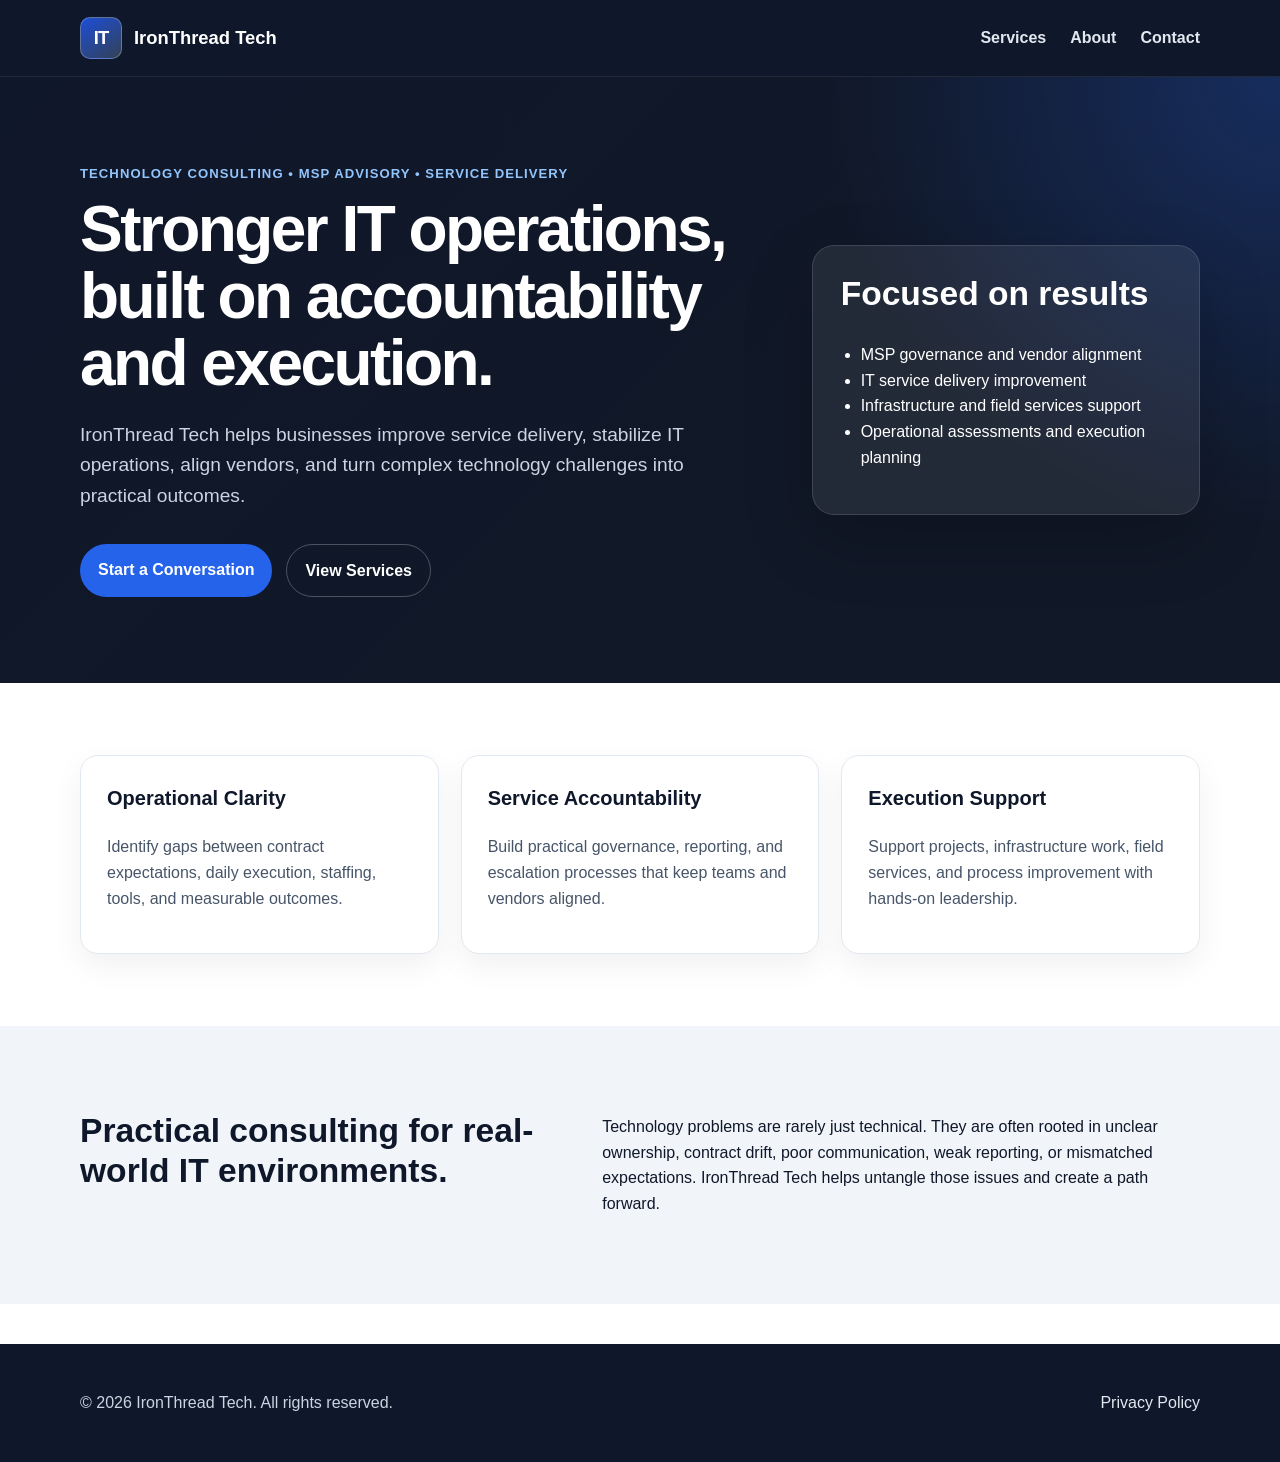
==== index.html @ 78b42ded "Add files via upload" ====
<!DOCTYPE html>
<html lang="en">
<head>
  <meta charset="UTF-8" />
  <meta name="viewport" content="width=device-width, initial-scale=1.0" />
  <title>IronThread Tech | IT Consulting & Service Delivery Advisory</title>
  <meta name="description" content="IronThread Tech helps organizations strengthen IT service delivery, MSP governance, infrastructure operations, and technology execution." />
  <link rel="stylesheet" href="styles.css" />
</head>
<body>
  <header class="site-header">
    <div class="container nav">
      <a class="brand" href="index.html">
        <span class="brand-mark">IT</span>
        <span>IronThread Tech</span>
      </a>
      <nav>
        <a href="services.html">Services</a>
        <a href="about.html">About</a>
        <a href="contact.html">Contact</a>
      </nav>
    </div>
  </header>

  <main>
    <section class="hero">
      <div class="container hero-grid">
        <div>
          <p class="eyebrow">Technology Consulting • MSP Advisory • Service Delivery</p>
          <h1>Stronger IT operations, built on accountability and execution.</h1>
          <p class="hero-text">
            IronThread Tech helps businesses improve service delivery, stabilize IT operations,
            align vendors, and turn complex technology challenges into practical outcomes.
          </p>
          <div class="cta-row">
            <a class="button primary" href="contact.html">Start a Conversation</a>
            <a class="button secondary" href="services.html">View Services</a>
          </div>
        </div>
        <div class="hero-card">
          <h2>Focused on results</h2>
          <ul>
            <li>MSP governance and vendor alignment</li>
            <li>IT service delivery improvement</li>
            <li>Infrastructure and field services support</li>
            <li>Operational assessments and execution planning</li>
          </ul>
        </div>
      </div>
    </section>

    <section class="section">
      <div class="container three-col">
        <div class="card">
          <h3>Operational Clarity</h3>
          <p>Identify gaps between contract expectations, daily execution, staffing, tools, and measurable outcomes.</p>
        </div>
        <div class="card">
          <h3>Service Accountability</h3>
          <p>Build practical governance, reporting, and escalation processes that keep teams and vendors aligned.</p>
        </div>
        <div class="card">
          <h3>Execution Support</h3>
          <p>Support projects, infrastructure work, field services, and process improvement with hands-on leadership.</p>
        </div>
      </div>
    </section>

    <section class="section dark-band">
      <div class="container split">
        <div>
          <h2>Practical consulting for real-world IT environments.</h2>
        </div>
        <div>
          <p>
            Technology problems are rarely just technical. They are often rooted in unclear ownership,
            contract drift, poor communication, weak reporting, or mismatched expectations.
            IronThread Tech helps untangle those issues and create a path forward.
          </p>
        </div>
      </div>
    </section>
  </main>

  <footer class="site-footer">
    <div class="container footer-grid">
      <p>&copy; <span id="year"></span> IronThread Tech. All rights reserved.</p>
      <p><a href="privacy.html">Privacy Policy</a></p>
    </div>
  </footer>
  <script src="script.js"></script>
</body>
</html>
---- styles.css ----
:root {
  --bg: #0f172a;
  --panel: #111827;
  --text: #0f172a;
  --muted: #475569;
  --light: #f8fafc;
  --line: #e2e8f0;
  --blue: #2563eb;
  --blue-dark: #1d4ed8;
  --silver: #cbd5e1;
}

* {
  box-sizing: border-box;
}

body {
  margin: 0;
  font-family: Arial, Helvetica, sans-serif;
  color: var(--text);
  background: #ffffff;
  line-height: 1.6;
}

a {
  color: var(--blue);
  text-decoration: none;
}

a:hover {
  text-decoration: underline;
}

.container {
  width: min(1120px, calc(100% - 40px));
  margin: 0 auto;
}

.site-header {
  background: var(--bg);
  color: white;
  border-bottom: 1px solid rgba(255,255,255,.08);
}

.nav {
  min-height: 76px;
  display: flex;
  align-items: center;
  justify-content: space-between;
  gap: 24px;
}

.brand {
  display: flex;
  align-items: center;
  gap: 12px;
  color: white;
  font-weight: 700;
  font-size: 1.15rem;
}

.brand:hover {
  text-decoration: none;
}

.brand-mark {
  display: inline-grid;
  place-items: center;
  width: 42px;
  height: 42px;
  border: 1px solid rgba(255,255,255,.25);
  background: linear-gradient(145deg, #1d4ed8, #334155);
  border-radius: 10px;
  font-weight: 800;
  letter-spacing: -1px;
}

nav {
  display: flex;
  gap: 24px;
  flex-wrap: wrap;
}

nav a {
  color: #e2e8f0;
  font-weight: 600;
}

.hero {
  background:
    radial-gradient(circle at top right, rgba(37, 99, 235, .28), transparent 32%),
    linear-gradient(135deg, #0f172a 0%, #111827 70%);
  color: white;
  padding: 86px 0;
}

.hero-grid {
  display: grid;
  grid-template-columns: 1.4fr .8fr;
  gap: 52px;
  align-items: center;
}

.eyebrow {
  color: var(--blue);
  font-weight: 800;
  text-transform: uppercase;
  letter-spacing: .08em;
  font-size: .82rem;
  margin: 0 0 12px;
}

.hero .eyebrow {
  color: #93c5fd;
}

h1 {
  font-size: clamp(2.2rem, 5vw, 4.4rem);
  line-height: 1.05;
  margin: 0 0 22px;
  letter-spacing: -0.04em;
}

h2 {
  font-size: clamp(1.4rem, 3vw, 2.1rem);
  line-height: 1.2;
  margin-top: 0;
}

h3 {
  margin-top: 0;
  font-size: 1.25rem;
}

.hero-text,
.lead {
  font-size: 1.2rem;
  color: #cbd5e1;
  max-width: 720px;
}

.page .lead {
  color: var(--muted);
}

.cta-row {
  display: flex;
  gap: 14px;
  flex-wrap: wrap;
  margin-top: 32px;
}

.button {
  display: inline-block;
  padding: 13px 18px;
  border-radius: 999px;
  font-weight: 800;
}

.button.primary {
  background: var(--blue);
  color: white;
}

.button.primary:hover {
  background: var(--blue-dark);
  text-decoration: none;
}

.button.secondary {
  color: white;
  border: 1px solid rgba(255,255,255,.25);
}

.button.secondary:hover {
  background: rgba(255,255,255,.08);
  text-decoration: none;
}

.hero-card {
  background: rgba(255,255,255,.08);
  border: 1px solid rgba(255,255,255,.12);
  border-radius: 22px;
  padding: 28px;
  box-shadow: 0 24px 70px rgba(0,0,0,.2);
}

.hero-card ul,
.highlight ul {
  padding-left: 20px;
}

.section {
  padding: 72px 0;
}

.three-col {
  display: grid;
  grid-template-columns: repeat(3, 1fr);
  gap: 22px;
}

.card,
.service-item,
.contact-card,
.highlight {
  border: 1px solid var(--line);
  border-radius: 18px;
  padding: 26px;
  background: white;
  box-shadow: 0 12px 32px rgba(15,23,42,.06);
}

.card p,
.service-item p {
  color: var(--muted);
}

.dark-band {
  background: #f1f5f9;
}

.split {
  display: grid;
  grid-template-columns: .8fr 1fr;
  gap: 44px;
  align-items: center;
}

.page {
  padding: 72px 0;
}

.narrow {
  max-width: 850px;
}

.service-list {
  display: grid;
  gap: 18px;
  margin-top: 36px;
}

.contact-card {
  margin: 32px 0;
}

.small-note {
  color: var(--muted);
  font-size: .95rem;
}

.site-footer {
  background: var(--bg);
  color: #cbd5e1;
  padding: 30px 0;
  margin-top: 40px;
}

.footer-grid {
  display: flex;
  justify-content: space-between;
  gap: 20px;
  flex-wrap: wrap;
}

.site-footer a {
  color: #e2e8f0;
}

@media (max-width: 800px) {
  .nav {
    align-items: flex-start;
    flex-direction: column;
    padding: 18px 0;
  }

  .hero-grid,
  .three-col,
  .split {
    grid-template-columns: 1fr;
  }

  .hero {
    padding: 56px 0;
  }

  .section,
  .page {
    padding: 46px 0;
  }
}
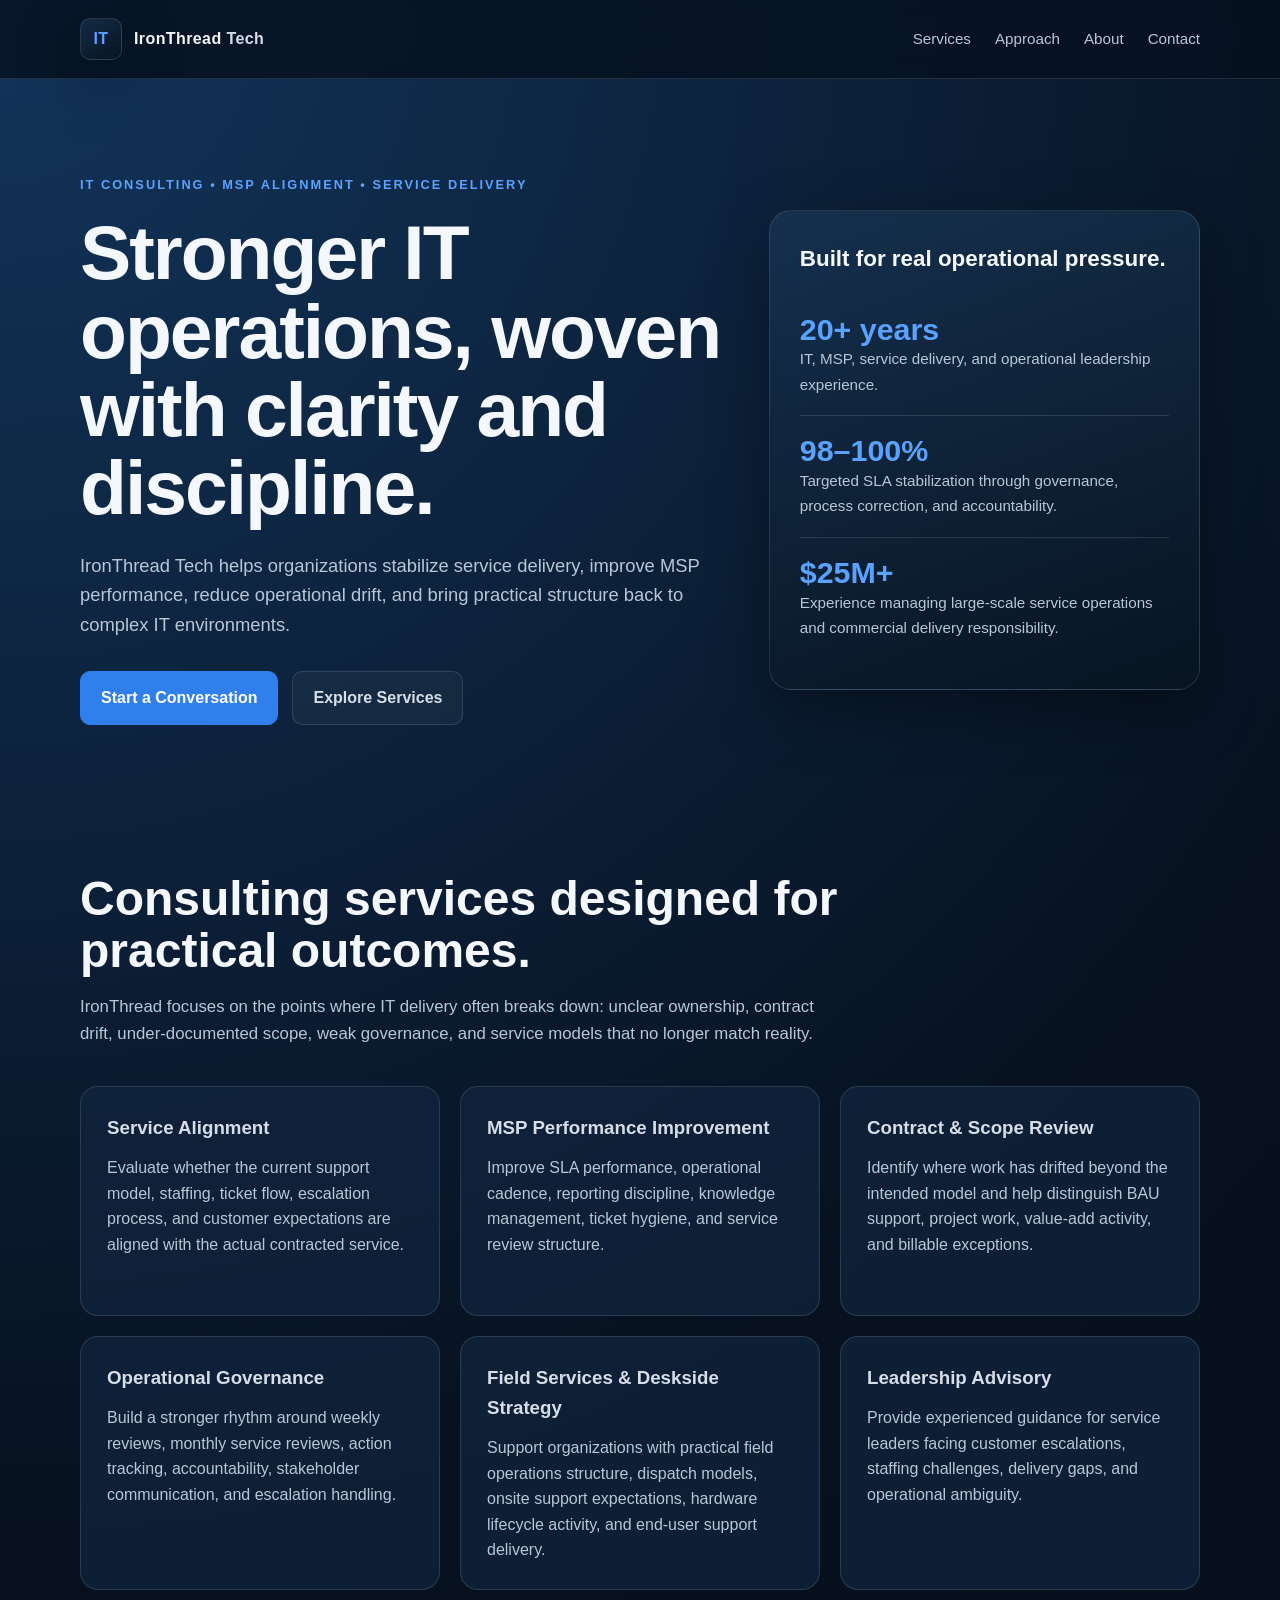
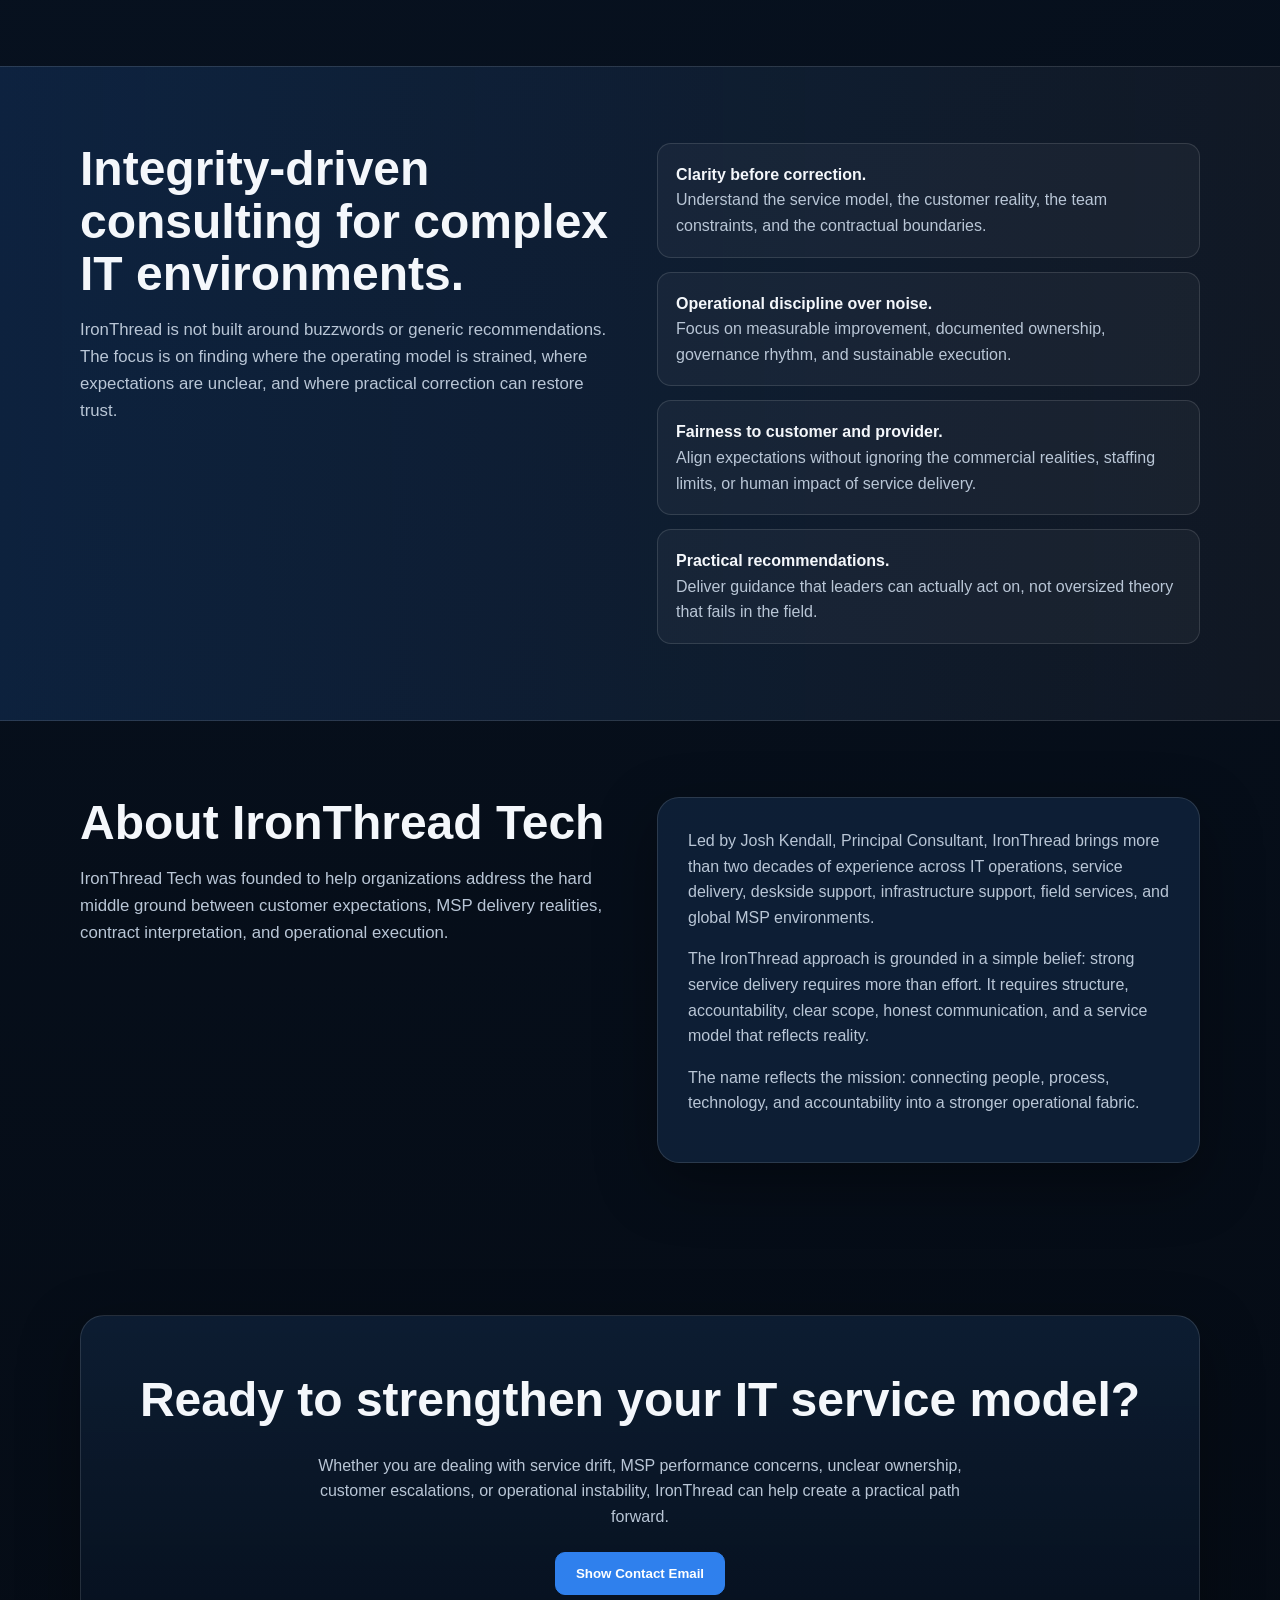
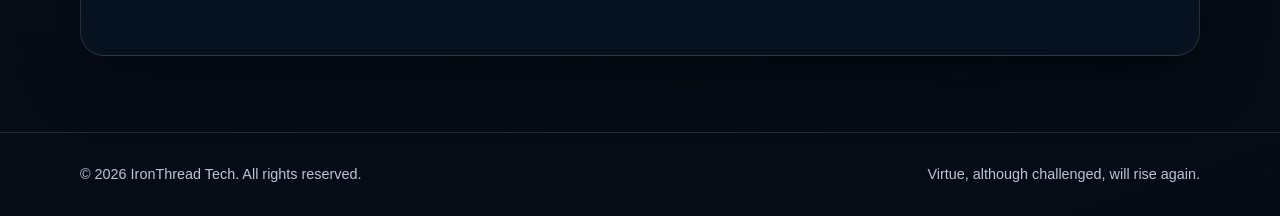
==== commit 4e2ade94: "Add files via upload" ====
--- a/index.html
+++ b/index.html
@@ -3,21 +3,364 @@
 <head>
   <meta charset="UTF-8" />
   <meta name="viewport" content="width=device-width, initial-scale=1.0" />
-  <title>IronThread Tech | IT Consulting & Service Delivery Advisory</title>
-  <meta name="description" content="IronThread Tech helps organizations strengthen IT service delivery, MSP governance, infrastructure operations, and technology execution." />
-  <link rel="stylesheet" href="styles.css" />
+  <title>IronThread Tech | IT Consulting & Service Alignment</title>
+  <meta name="description" content="IronThread Tech helps organizations stabilize IT operations, align service delivery, reduce contract drift, and improve MSP performance through practical consulting and operational leadership." />
+
+  <style>
+    :root {
+      --bg: #07111f;
+      --bg-soft: #0d1b2e;
+      --panel: #10243d;
+      --panel-light: #16314f;
+      --text: #f4f7fb;
+      --muted: #b9c6d6;
+      --blue: #2f80ed;
+      --blue-light: #5aa2ff;
+      --silver: #d7dde6;
+      --border: rgba(255, 255, 255, 0.12);
+      --shadow: 0 20px 60px rgba(0, 0, 0, 0.35);
+    }
+
+    * {
+      box-sizing: border-box;
+      margin: 0;
+      padding: 0;
+    }
+
+    body {
+      font-family: Arial, Helvetica, sans-serif;
+      background: radial-gradient(circle at top left, #12345a 0, #07111f 42%, #050b14 100%);
+      color: var(--text);
+      line-height: 1.6;
+    }
+
+    a {
+      color: inherit;
+      text-decoration: none;
+    }
+
+    .container {
+      width: min(1120px, 92%);
+      margin: 0 auto;
+    }
+
+    header {
+      position: sticky;
+      top: 0;
+      z-index: 10;
+      backdrop-filter: blur(14px);
+      background: rgba(7, 17, 31, 0.84);
+      border-bottom: 1px solid var(--border);
+    }
+
+    .nav {
+      display: flex;
+      align-items: center;
+      justify-content: space-between;
+      padding: 18px 0;
+    }
+
+    .brand {
+      display: flex;
+      align-items: center;
+      gap: 12px;
+      font-weight: 700;
+      letter-spacing: 0.4px;
+    }
+
+    .brand-mark {
+      width: 42px;
+      height: 42px;
+      border: 1px solid var(--border);
+      border-radius: 10px;
+      display: grid;
+      place-items: center;
+      background: linear-gradient(145deg, #132b47, #081421);
+      box-shadow: var(--shadow);
+      color: var(--blue-light);
+      font-weight: 800;
+    }
+
+    .brand span {
+      color: var(--silver);
+    }
+
+    nav ul {
+      display: flex;
+      list-style: none;
+      gap: 24px;
+      color: var(--muted);
+      font-size: 0.95rem;
+    }
+
+    nav a:hover {
+      color: var(--text);
+    }
+
+    .hero {
+      padding: 96px 0 72px;
+    }
+
+    .hero-grid {
+      display: grid;
+      grid-template-columns: 1.2fr 0.8fr;
+      gap: 42px;
+      align-items: center;
+    }
+
+    .eyebrow {
+      color: var(--blue-light);
+      text-transform: uppercase;
+      letter-spacing: 2px;
+      font-size: 0.8rem;
+      font-weight: 700;
+      margin-bottom: 18px;
+    }
+
+    h1 {
+      font-size: clamp(2.5rem, 6vw, 5rem);
+      line-height: 1.02;
+      margin-bottom: 24px;
+      letter-spacing: -2px;
+    }
+
+    .hero p {
+      color: var(--muted);
+      font-size: 1.15rem;
+      max-width: 680px;
+      margin-bottom: 32px;
+    }
+
+    .hero-actions {
+      display: flex;
+      flex-wrap: wrap;
+      gap: 14px;
+    }
+
+    .btn {
+      display: inline-flex;
+      align-items: center;
+      justify-content: center;
+      padding: 13px 20px;
+      border-radius: 10px;
+      font-weight: 700;
+      border: 1px solid var(--border);
+      transition: 0.2s ease;
+      cursor: pointer;
+    }
+
+    .btn-primary {
+      background: var(--blue);
+      color: white;
+      border-color: var(--blue);
+    }
+
+    .btn-primary:hover {
+      background: var(--blue-light);
+    }
+
+    .btn-secondary {
+      color: var(--silver);
+      background: rgba(255, 255, 255, 0.04);
+    }
+
+    .btn-secondary:hover {
+      background: rgba(255, 255, 255, 0.08);
+    }
+
+    .hero-card {
+      background: linear-gradient(160deg, rgba(22, 49, 79, 0.95), rgba(8, 20, 33, 0.95));
+      border: 1px solid var(--border);
+      border-radius: 22px;
+      padding: 30px;
+      box-shadow: var(--shadow);
+    }
+
+    .hero-card h2 {
+      font-size: 1.4rem;
+      margin-bottom: 18px;
+    }
+
+    .metric {
+      padding: 18px 0;
+      border-top: 1px solid var(--border);
+    }
+
+    .metric:first-of-type {
+      border-top: none;
+    }
+
+    .metric strong {
+      display: block;
+      font-size: 1.9rem;
+      color: var(--blue-light);
+      line-height: 1.1;
+    }
+
+    .metric span {
+      color: var(--muted);
+      font-size: 0.95rem;
+    }
+
+    section {
+      padding: 76px 0;
+    }
+
+    .section-heading {
+      max-width: 760px;
+      margin-bottom: 38px;
+    }
+
+    .section-heading h2 {
+      font-size: clamp(2rem, 4vw, 3rem);
+      line-height: 1.1;
+      margin-bottom: 16px;
+    }
+
+    .section-heading p {
+      color: var(--muted);
+      font-size: 1.05rem;
+    }
+
+    .cards {
+      display: grid;
+      grid-template-columns: repeat(3, 1fr);
+      gap: 20px;
+    }
+
+    .card {
+      background: rgba(16, 36, 61, 0.78);
+      border: 1px solid var(--border);
+      border-radius: 18px;
+      padding: 26px;
+      min-height: 230px;
+    }
+
+    .card h3 {
+      margin-bottom: 12px;
+      color: var(--silver);
+    }
+
+    .card p {
+      color: var(--muted);
+    }
+
+    .band {
+      background: linear-gradient(90deg, rgba(47, 128, 237, 0.16), rgba(255, 255, 255, 0.04));
+      border-top: 1px solid var(--border);
+      border-bottom: 1px solid var(--border);
+    }
+
+    .two-column {
+      display: grid;
+      grid-template-columns: 1fr 1fr;
+      gap: 34px;
+      align-items: start;
+    }
+
+    .list {
+      display: grid;
+      gap: 14px;
+    }
+
+    .list-item {
+      padding: 18px;
+      background: rgba(255, 255, 255, 0.04);
+      border: 1px solid var(--border);
+      border-radius: 14px;
+      color: var(--muted);
+    }
+
+    .list-item strong {
+      color: var(--text);
+    }
+
+    .about-panel {
+      background: rgba(16, 36, 61, 0.8);
+      border: 1px solid var(--border);
+      border-radius: 22px;
+      padding: 30px;
+      box-shadow: var(--shadow);
+    }
+
+    .about-panel p {
+      color: var(--muted);
+      margin-bottom: 16px;
+    }
+
+    .contact {
+      text-align: center;
+      background: linear-gradient(180deg, rgba(16, 36, 61, 0.7), rgba(7, 17, 31, 0.9));
+      border: 1px solid var(--border);
+      border-radius: 24px;
+      padding: 46px 28px;
+      box-shadow: var(--shadow);
+    }
+
+    .contact h2 {
+      font-size: clamp(2rem, 4vw, 3rem);
+      margin-bottom: 14px;
+    }
+
+    .contact p {
+      color: var(--muted);
+      max-width: 680px;
+      margin: 0 auto 22px;
+    }
+
+    .contact-note {
+      color: var(--muted);
+      font-size: 0.95rem;
+      margin-top: 14px;
+    }
+
+    footer {
+      padding: 30px 0;
+      color: var(--muted);
+      border-top: 1px solid var(--border);
+      font-size: 0.9rem;
+    }
+
+    .footer-inner {
+      display: flex;
+      justify-content: space-between;
+      gap: 20px;
+      flex-wrap: wrap;
+    }
+
+    @media (max-width: 860px) {
+      nav ul {
+        display: none;
+      }
+
+      .hero-grid,
+      .two-column,
+      .cards {
+        grid-template-columns: 1fr;
+      }
+
+      .hero {
+        padding-top: 72px;
+      }
+    }
+  </style>
 </head>
+
 <body>
-  <header class="site-header">
+  <header>
     <div class="container nav">
-      <a class="brand" href="index.html">
-        <span class="brand-mark">IT</span>
-        <span>IronThread Tech</span>
+      <a class="brand" href="#">
+        <div class="brand-mark">IT</div>
+        <div>IronThread <span>Tech</span></div>
       </a>
+
       <nav>
-        <a href="services.html">Services</a>
-        <a href="about.html">About</a>
-        <a href="contact.html">Contact</a>
+        <ul>
+          <li><a href="#services">Services</a></li>
+          <li><a href="#approach">Approach</a></li>
+          <li><a href="#about">About</a></li>
+          <li><a href="#contact">Contact</a></li>
+        </ul>
       </nav>
     </div>
   </header>
@@ -26,68 +369,205 @@
     <section class="hero">
       <div class="container hero-grid">
         <div>
-          <p class="eyebrow">Technology Consulting • MSP Advisory • Service Delivery</p>
-          <h1>Stronger IT operations, built on accountability and execution.</h1>
-          <p class="hero-text">
-            IronThread Tech helps businesses improve service delivery, stabilize IT operations,
-            align vendors, and turn complex technology challenges into practical outcomes.
-          </p>
-          <div class="cta-row">
-            <a class="button primary" href="contact.html">Start a Conversation</a>
-            <a class="button secondary" href="services.html">View Services</a>
-          </div>
-        </div>
-        <div class="hero-card">
-          <h2>Focused on results</h2>
-          <ul>
-            <li>MSP governance and vendor alignment</li>
-            <li>IT service delivery improvement</li>
-            <li>Infrastructure and field services support</li>
-            <li>Operational assessments and execution planning</li>
-          </ul>
-        </div>
+          <div class="eyebrow">IT Consulting • MSP Alignment • Service Delivery</div>
+          <h1>Stronger IT operations, woven with clarity and discipline.</h1>
+          <p>
+            IronThread Tech helps organizations stabilize service delivery, improve MSP performance,
+            reduce operational drift, and bring practical structure back to complex IT environments.
+          </p>
+
+          <div class="hero-actions">
+            <a class="btn btn-primary" href="#contact">Start a Conversation</a>
+            <a class="btn btn-secondary" href="#services">Explore Services</a>
+          </div>
+        </div>
+
+        <aside class="hero-card">
+          <h2>Built for real operational pressure.</h2>
+
+          <div class="metric">
+            <strong>20+ years</strong>
+            <span>IT, MSP, service delivery, and operational leadership experience.</span>
+          </div>
+
+          <div class="metric">
+            <strong>98–100%</strong>
+            <span>Targeted SLA stabilization through governance, process correction, and accountability.</span>
+          </div>
+
+          <div class="metric">
+            <strong>$25M+</strong>
+            <span>Experience managing large-scale service operations and commercial delivery responsibility.</span>
+          </div>
+        </aside>
       </div>
     </section>
 
-    <section class="section">
-      <div class="container three-col">
-        <div class="card">
-          <h3>Operational Clarity</h3>
-          <p>Identify gaps between contract expectations, daily execution, staffing, tools, and measurable outcomes.</p>
-        </div>
-        <div class="card">
-          <h3>Service Accountability</h3>
-          <p>Build practical governance, reporting, and escalation processes that keep teams and vendors aligned.</p>
-        </div>
-        <div class="card">
-          <h3>Execution Support</h3>
-          <p>Support projects, infrastructure work, field services, and process improvement with hands-on leadership.</p>
+    <section id="services">
+      <div class="container">
+        <div class="section-heading">
+          <h2>Consulting services designed for practical outcomes.</h2>
+          <p>
+            IronThread focuses on the points where IT delivery often breaks down: unclear ownership,
+            contract drift, under-documented scope, weak governance, and service models that no longer match reality.
+          </p>
+        </div>
+
+        <div class="cards">
+          <div class="card">
+            <h3>Service Alignment</h3>
+            <p>
+              Evaluate whether the current support model, staffing, ticket flow, escalation process,
+              and customer expectations are aligned with the actual contracted service.
+            </p>
+          </div>
+
+          <div class="card">
+            <h3>MSP Performance Improvement</h3>
+            <p>
+              Improve SLA performance, operational cadence, reporting discipline, knowledge management,
+              ticket hygiene, and service review structure.
+            </p>
+          </div>
+
+          <div class="card">
+            <h3>Contract & Scope Review</h3>
+            <p>
+              Identify where work has drifted beyond the intended model and help distinguish BAU support,
+              project work, value-add activity, and billable exceptions.
+            </p>
+          </div>
+
+          <div class="card">
+            <h3>Operational Governance</h3>
+            <p>
+              Build a stronger rhythm around weekly reviews, monthly service reviews, action tracking,
+              accountability, stakeholder communication, and escalation handling.
+            </p>
+          </div>
+
+          <div class="card">
+            <h3>Field Services & Deskside Strategy</h3>
+            <p>
+              Support organizations with practical field operations structure, dispatch models,
+              onsite support expectations, hardware lifecycle activity, and end-user support delivery.
+            </p>
+          </div>
+
+          <div class="card">
+            <h3>Leadership Advisory</h3>
+            <p>
+              Provide experienced guidance for service leaders facing customer escalations,
+              staffing challenges, delivery gaps, and operational ambiguity.
+            </p>
+          </div>
         </div>
       </div>
     </section>
 
-    <section class="section dark-band">
-      <div class="container split">
-        <div>
-          <h2>Practical consulting for real-world IT environments.</h2>
-        </div>
-        <div>
-          <p>
-            Technology problems are rarely just technical. They are often rooted in unclear ownership,
-            contract drift, poor communication, weak reporting, or mismatched expectations.
-            IronThread Tech helps untangle those issues and create a path forward.
-          </p>
+    <section id="approach" class="band">
+      <div class="container two-column">
+        <div class="section-heading">
+          <h2>Integrity-driven consulting for complex IT environments.</h2>
+          <p>
+            IronThread is not built around buzzwords or generic recommendations. The focus is on finding
+            where the operating model is strained, where expectations are unclear, and where practical
+            correction can restore trust.
+          </p>
+        </div>
+
+        <div class="list">
+          <div class="list-item">
+            <strong>Clarity before correction.</strong><br />
+            Understand the service model, the customer reality, the team constraints, and the contractual boundaries.
+          </div>
+
+          <div class="list-item">
+            <strong>Operational discipline over noise.</strong><br />
+            Focus on measurable improvement, documented ownership, governance rhythm, and sustainable execution.
+          </div>
+
+          <div class="list-item">
+            <strong>Fairness to customer and provider.</strong><br />
+            Align expectations without ignoring the commercial realities, staffing limits, or human impact of service delivery.
+          </div>
+
+          <div class="list-item">
+            <strong>Practical recommendations.</strong><br />
+            Deliver guidance that leaders can actually act on, not oversized theory that fails in the field.
+          </div>
+        </div>
+      </div>
+    </section>
+
+    <section id="about">
+      <div class="container two-column">
+        <div class="section-heading">
+          <h2>About IronThread Tech</h2>
+          <p>
+            IronThread Tech was founded to help organizations address the hard middle ground between
+            customer expectations, MSP delivery realities, contract interpretation, and operational execution.
+          </p>
+        </div>
+
+        <div class="about-panel">
+          <p>
+            Led by Josh Kendall, Principal Consultant, IronThread brings more than two decades of experience
+            across IT operations, service delivery, deskside support, infrastructure support, field services,
+            and global MSP environments.
+          </p>
+
+          <p>
+            The IronThread approach is grounded in a simple belief: strong service delivery requires more
+            than effort. It requires structure, accountability, clear scope, honest communication, and a
+            service model that reflects reality.
+          </p>
+
+          <p>
+            The name reflects the mission: connecting people, process, technology, and accountability into
+            a stronger operational fabric.
+          </p>
+        </div>
+      </div>
+    </section>
+
+    <section id="contact">
+      <div class="container">
+        <div class="contact">
+          <h2>Ready to strengthen your IT service model?</h2>
+          <p>
+            Whether you are dealing with service drift, MSP performance concerns, unclear ownership,
+            customer escalations, or operational instability, IronThread can help create a practical path forward.
+          </p>
+
+          <button class="btn btn-primary" type="button" id="contactButton">Show Contact Email</button>
+          <div class="contact-note" id="contactEmail" aria-live="polite"></div>
         </div>
       </div>
     </section>
   </main>
 
-  <footer class="site-footer">
-    <div class="container footer-grid">
-      <p>&copy; <span id="year"></span> IronThread Tech. All rights reserved.</p>
-      <p><a href="privacy.html">Privacy Policy</a></p>
+  <footer>
+    <div class="container footer-inner">
+      <div>© 2026 IronThread Tech. All rights reserved.</div>
+      <div>Virtue, although challenged, will rise again.</div>
     </div>
   </footer>
-  <script src="script.js"></script>
+
+  <script>
+    const contactButton = document.getElementById('contactButton');
+    const contactEmail = document.getElementById('contactEmail');
+
+    contactButton.addEventListener('click', function () {
+      const user = ['c', 'o', 'n', 't', 'a', 'c', 't'].join('');
+      const domain = ['i', 'r', 'o', 'n', 't', 'h', 'r', 'e', 'a', 'd', 't', 'e', 'c', 'h'].join('');
+      const tld = ['c', 'o', 'm'].join('');
+      const email = user + '@' + domain + '.' + tld;
+
+      contactEmail.innerHTML = 'Email: <strong>' + email + '</strong>';
+      contactButton.textContent = 'Contact Email Displayed';
+      contactButton.disabled = true;
+    });
+  </script>
 </body>
 </html>
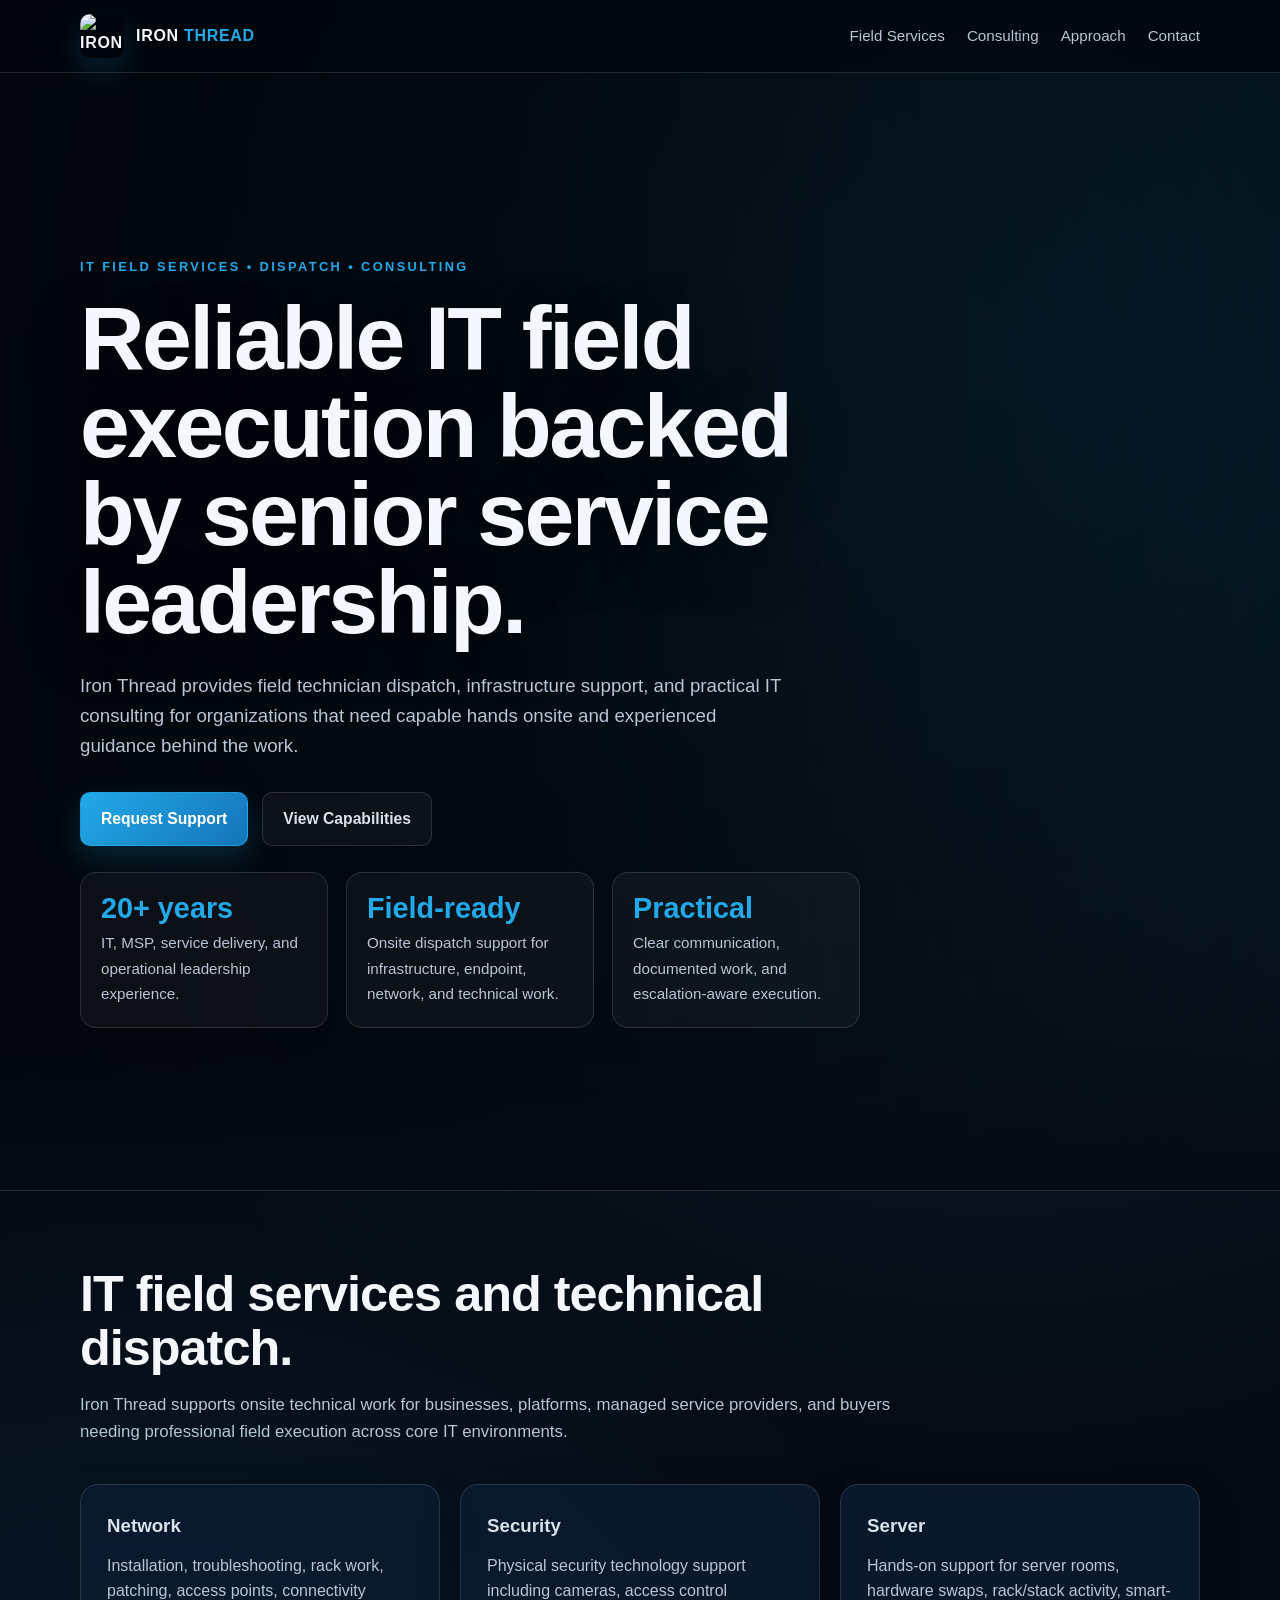
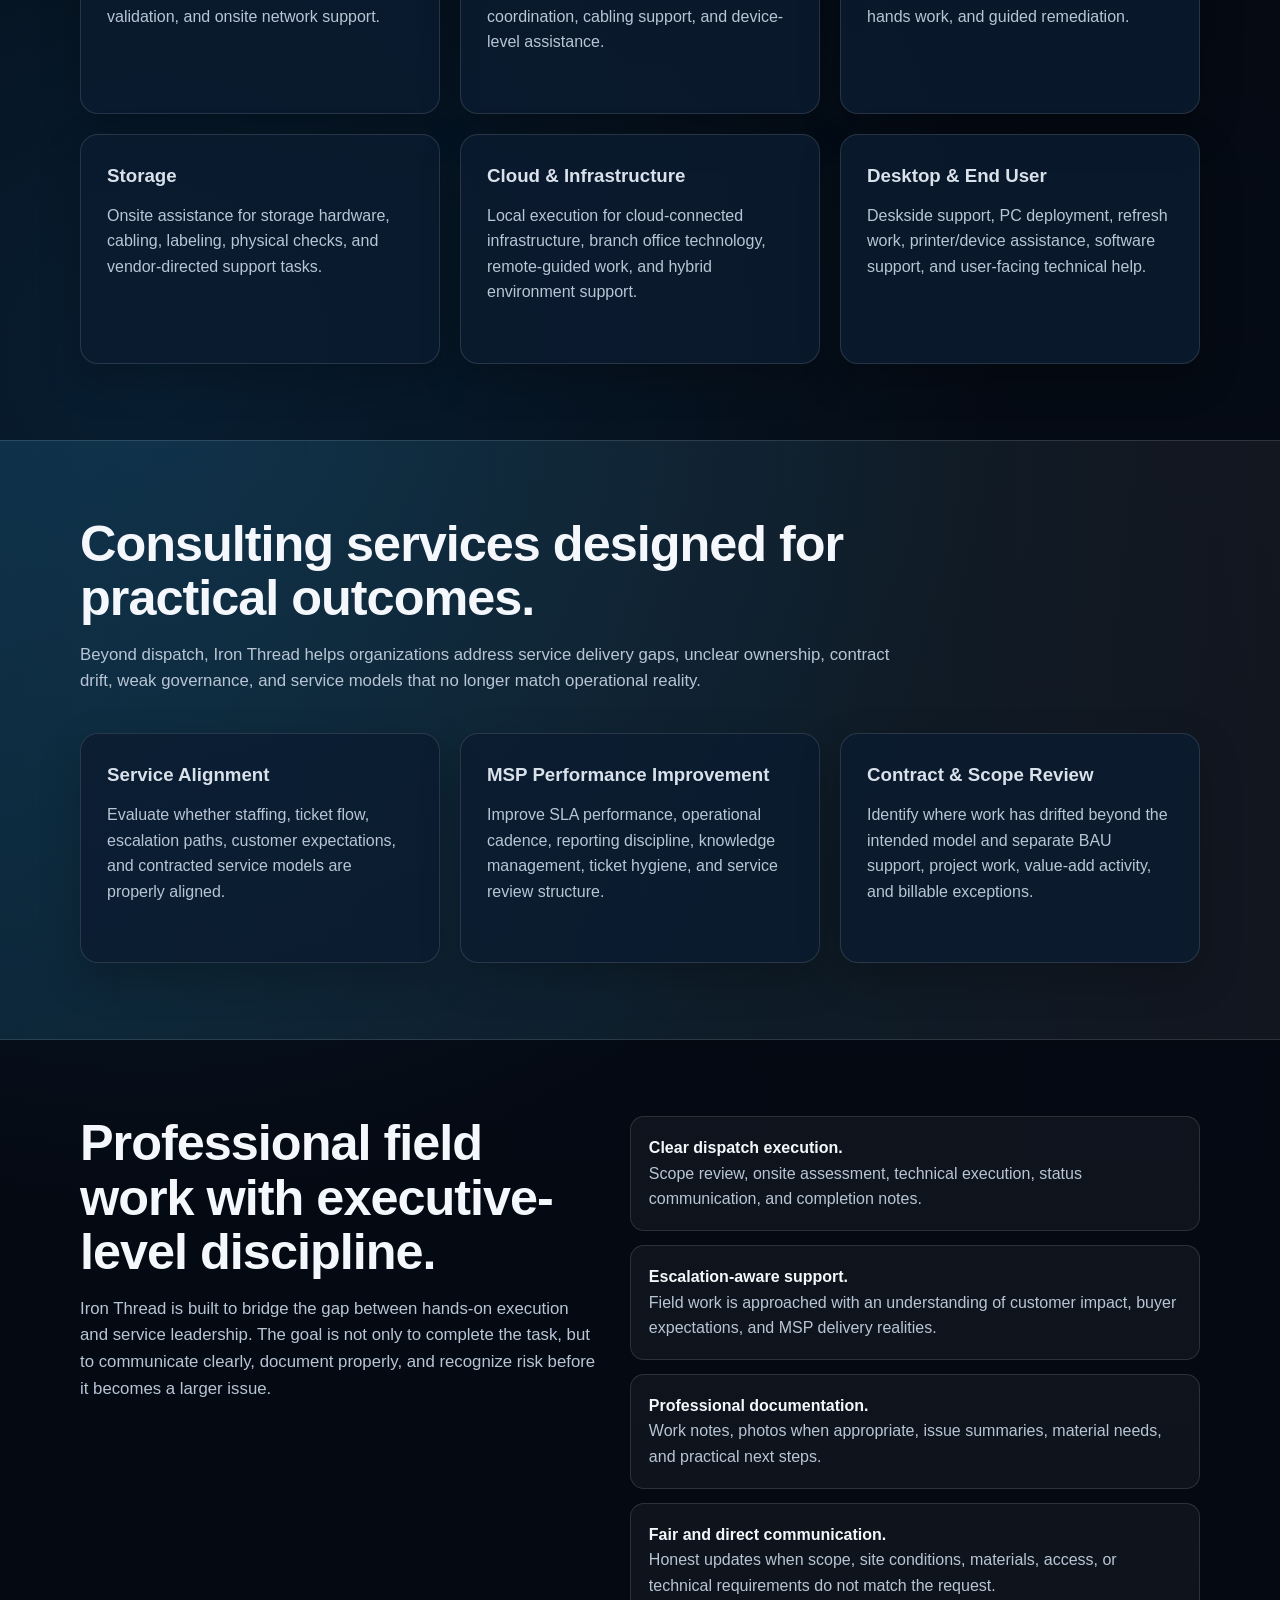
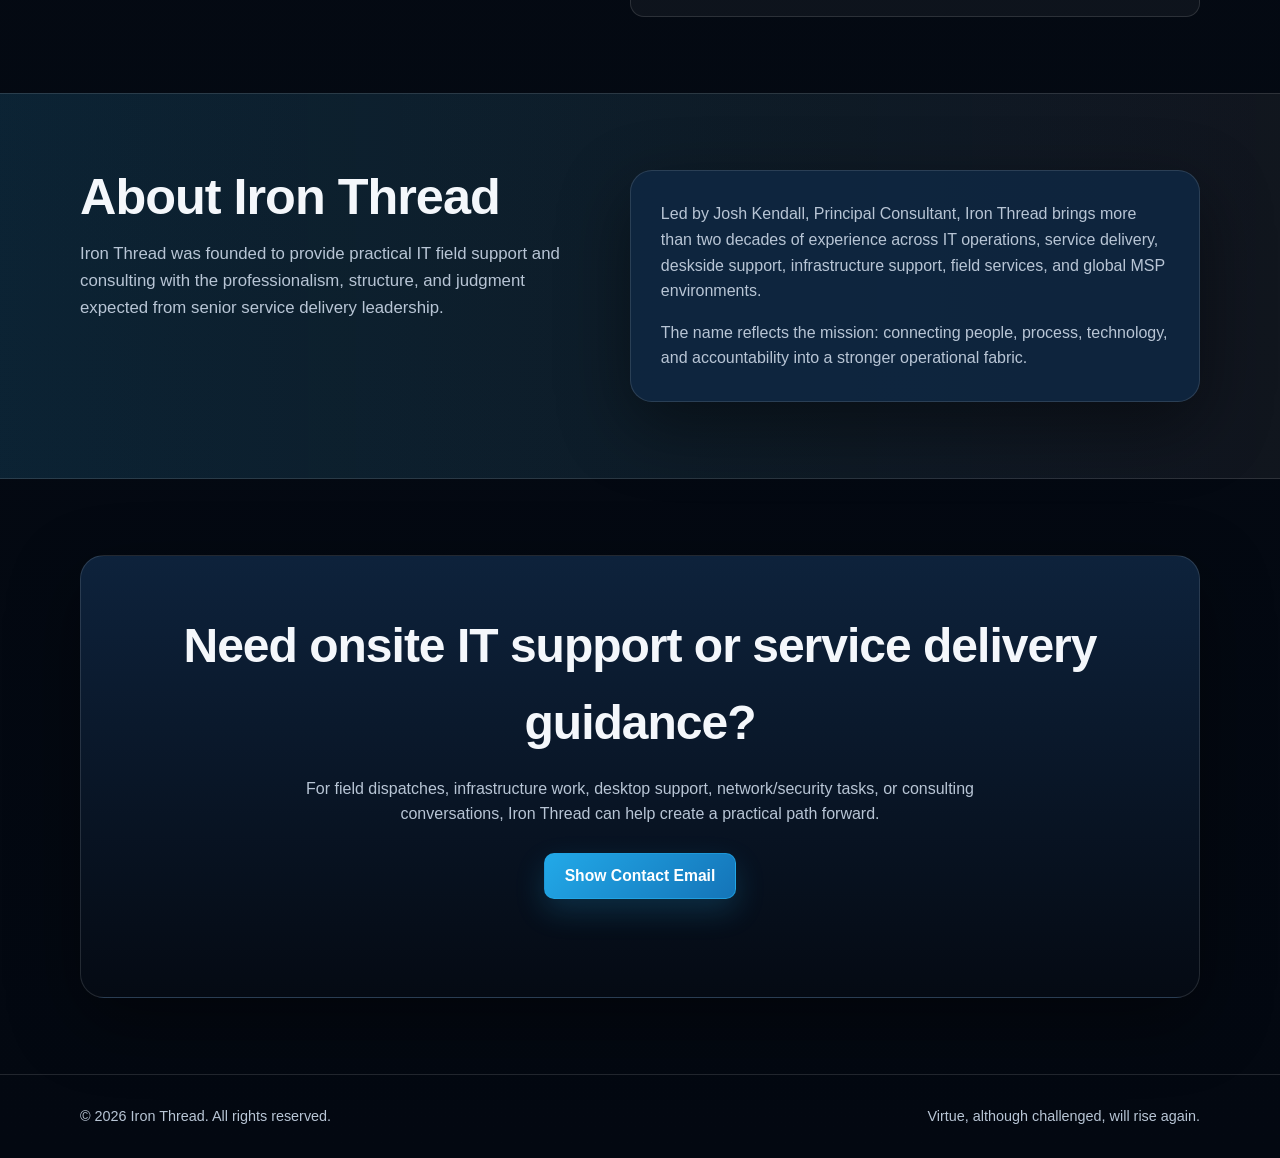
==== commit 58feca53: "Add files via upload" ====
--- a/index.html
+++ b/index.html
@@ -3,53 +3,49 @@
 <head>
   <meta charset="UTF-8" />
   <meta name="viewport" content="width=device-width, initial-scale=1.0" />
-  <title>IronThread Tech | IT Consulting & Service Alignment</title>
-  <meta name="description" content="IronThread Tech helps organizations stabilize IT operations, align service delivery, reduce contract drift, and improve MSP performance through practical consulting and operational leadership." />
+
+  <title>Iron Thread | IT Field Services, Dispatch & Consulting</title>
+  <meta name="description" content="Iron Thread provides IT field services, dispatch support, infrastructure support, and consulting across network, security, server, storage, cloud, desktop, and MSP service delivery environments." />
 
   <style>
     :root {
-      --bg: #07111f;
-      --bg-soft: #0d1b2e;
-      --panel: #10243d;
-      --panel-light: #16314f;
+      --bg: #050b14;
+      --bg-deep: #02060c;
+      --panel: rgba(12, 28, 48, 0.82);
+      --panel-strong: rgba(15, 38, 65, 0.92);
       --text: #f4f7fb;
-      --muted: #b9c6d6;
-      --blue: #2f80ed;
-      --blue-light: #5aa2ff;
-      --silver: #d7dde6;
+      --muted: #b8c5d5;
+      --blue: #22a9e8;
+      --blue-deep: #1474b8;
+      --silver: #d9e1ea;
       --border: rgba(255, 255, 255, 0.12);
-      --shadow: 0 20px 60px rgba(0, 0, 0, 0.35);
-    }
-
-    * {
-      box-sizing: border-box;
-      margin: 0;
-      padding: 0;
-    }
+      --shadow: 0 24px 70px rgba(0, 0, 0, 0.42);
+    }
+
+    * { box-sizing: border-box; margin: 0; padding: 0; }
+
+    html { scroll-behavior: smooth; }
 
     body {
       font-family: Arial, Helvetica, sans-serif;
-      background: radial-gradient(circle at top left, #12345a 0, #07111f 42%, #050b14 100%);
+      background:
+        radial-gradient(circle at 78% 8%, rgba(34, 169, 232, 0.18), transparent 28%),
+        radial-gradient(circle at 12% 45%, rgba(20, 116, 184, 0.18), transparent 32%),
+        linear-gradient(180deg, var(--bg-deep), var(--bg) 42%, #030811);
       color: var(--text);
       line-height: 1.6;
     }
 
-    a {
-      color: inherit;
-      text-decoration: none;
-    }
-
-    .container {
-      width: min(1120px, 92%);
-      margin: 0 auto;
-    }
+    a { color: inherit; text-decoration: none; }
+
+    .container { width: min(1120px, 92%); margin: 0 auto; }
 
     header {
       position: sticky;
       top: 0;
       z-index: 10;
       backdrop-filter: blur(14px);
-      background: rgba(7, 17, 31, 0.84);
+      background: rgba(2, 6, 12, 0.82);
       border-bottom: 1px solid var(--border);
     }
 
@@ -57,77 +53,94 @@
       display: flex;
       align-items: center;
       justify-content: space-between;
-      padding: 18px 0;
+      gap: 24px;
+      padding: 14px 0;
     }
 
     .brand {
       display: flex;
       align-items: center;
       gap: 12px;
-      font-weight: 700;
-      letter-spacing: 0.4px;
-    }
-
-    .brand-mark {
-      width: 42px;
-      height: 42px;
-      border: 1px solid var(--border);
+      font-weight: 800;
+      letter-spacing: 0.7px;
+      text-transform: uppercase;
+    }
+
+    .brand img {
+      width: 44px;
+      height: 44px;
       border-radius: 10px;
-      display: grid;
-      place-items: center;
-      background: linear-gradient(145deg, #132b47, #081421);
-      box-shadow: var(--shadow);
-      color: var(--blue-light);
-      font-weight: 800;
-    }
-
-    .brand span {
-      color: var(--silver);
-    }
+      object-fit: cover;
+      box-shadow: 0 12px 30px rgba(34, 169, 232, 0.18);
+    }
+
+    .brand .thread { color: var(--blue); }
 
     nav ul {
       display: flex;
       list-style: none;
-      gap: 24px;
+      gap: 22px;
       color: var(--muted);
       font-size: 0.95rem;
     }
 
-    nav a:hover {
-      color: var(--text);
-    }
+    nav a:hover { color: var(--text); }
 
     .hero {
-      padding: 96px 0 72px;
-    }
-
-    .hero-grid {
-      display: grid;
-      grid-template-columns: 1.2fr 0.8fr;
-      gap: 42px;
+      position: relative;
+      min-height: 760px;
+      display: flex;
       align-items: center;
+      overflow: hidden;
+      border-bottom: 1px solid var(--border);
+    }
+
+    .hero::before {
+      content: "";
+      position: absolute;
+      inset: 0;
+      background:
+        linear-gradient(90deg, rgba(2, 6, 12, 0.96) 0%, rgba(2, 6, 12, 0.79) 44%, rgba(2, 6, 12, 0.28) 100%),
+        url("assets/iron-thread-banner-consulting.png") center right / cover no-repeat;
+      opacity: 0.92;
+    }
+
+    .hero::after {
+      content: "";
+      position: absolute;
+      inset: auto 0 0 0;
+      height: 160px;
+      background: linear-gradient(180deg, transparent, var(--bg));
+    }
+
+    .hero-content {
+      position: relative;
+      z-index: 1;
+      width: min(780px, 92%);
+      padding: 108px 0 86px;
     }
 
     .eyebrow {
-      color: var(--blue-light);
+      color: var(--blue);
       text-transform: uppercase;
-      letter-spacing: 2px;
+      letter-spacing: 2.4px;
       font-size: 0.8rem;
-      font-weight: 700;
+      font-weight: 800;
       margin-bottom: 18px;
     }
 
     h1 {
-      font-size: clamp(2.5rem, 6vw, 5rem);
-      line-height: 1.02;
+      font-size: clamp(2.6rem, 7vw, 5.65rem);
+      line-height: 0.98;
       margin-bottom: 24px;
-      letter-spacing: -2px;
+      letter-spacing: -2.6px;
+      text-shadow: 0 18px 50px rgba(0, 0, 0, 0.5);
     }
 
     .hero p {
       color: var(--muted);
-      font-size: 1.15rem;
-      max-width: 680px;
+      font-size: 1.17rem;
+      max-width: 710px;
       margin-bottom: 32px;
     }
 
@@ -143,20 +156,23 @@
       justify-content: center;
       padding: 13px 20px;
       border-radius: 10px;
-      font-weight: 700;
+      font-weight: 800;
       border: 1px solid var(--border);
       transition: 0.2s ease;
       cursor: pointer;
+      font-size: 0.98rem;
     }
 
     .btn-primary {
-      background: var(--blue);
+      background: linear-gradient(135deg, var(--blue), var(--blue-deep));
       color: white;
-      border-color: var(--blue);
+      border-color: rgba(34, 169, 232, 0.65);
+      box-shadow: 0 12px 30px rgba(34, 169, 232, 0.2);
     }
 
     .btn-primary:hover {
-      background: var(--blue-light);
+      transform: translateY(-1px);
+      box-shadow: 0 16px 40px rgba(34, 169, 232, 0.28);
     }
 
     .btn-secondary {
@@ -164,154 +180,154 @@
       background: rgba(255, 255, 255, 0.04);
     }
 
-    .btn-secondary:hover {
-      background: rgba(255, 255, 255, 0.08);
-    }
-
-    .hero-card {
-      background: linear-gradient(160deg, rgba(22, 49, 79, 0.95), rgba(8, 20, 33, 0.95));
+    .btn-secondary:hover { background: rgba(255, 255, 255, 0.08); }
+
+    section { padding: 76px 0; }
+
+    .section-heading { max-width: 820px; margin-bottom: 38px; }
+
+    .section-heading h2 {
+      font-size: clamp(2rem, 4vw, 3.15rem);
+      line-height: 1.08;
+      margin-bottom: 16px;
+      letter-spacing: -1px;
+    }
+
+    .section-heading p {
+      color: var(--muted);
+      font-size: 1.05rem;
+    }
+
+    .cards {
+      display: grid;
+      grid-template-columns: repeat(3, 1fr);
+      gap: 20px;
+    }
+
+    .card {
+      background: var(--panel);
+      border: 1px solid var(--border);
+      border-radius: 18px;
+      padding: 26px;
+      min-height: 230px;
+      box-shadow: 0 16px 42px rgba(0, 0, 0, 0.22);
+    }
+
+    .card h3 {
+      margin-bottom: 12px;
+      color: var(--silver);
+    }
+
+    .card p, .card li { color: var(--muted); }
+
+    .card ul {
+      margin-left: 18px;
+      display: grid;
+      gap: 7px;
+    }
+
+    .band {
+      background:
+        linear-gradient(90deg, rgba(34, 169, 232, 0.14), rgba(255, 255, 255, 0.035)),
+        rgba(255, 255, 255, 0.015);
+      border-top: 1px solid var(--border);
+      border-bottom: 1px solid var(--border);
+    }
+
+    .two-column {
+      display: grid;
+      grid-template-columns: 0.95fr 1.05fr;
+      gap: 34px;
+      align-items: start;
+    }
+
+    .list {
+      display: grid;
+      gap: 14px;
+    }
+
+    .list-item {
+      padding: 18px;
+      background: rgba(255, 255, 255, 0.045);
+      border: 1px solid var(--border);
+      border-radius: 14px;
+      color: var(--muted);
+    }
+
+    .list-item strong { color: var(--text); }
+
+    .about-panel {
+      background: var(--panel-strong);
       border: 1px solid var(--border);
       border-radius: 22px;
       padding: 30px;
       box-shadow: var(--shadow);
     }
 
-    .hero-card h2 {
-      font-size: 1.4rem;
-      margin-bottom: 18px;
-    }
-
-    .metric {
-      padding: 18px 0;
-      border-top: 1px solid var(--border);
-    }
-
-    .metric:first-of-type {
-      border-top: none;
-    }
-
-    .metric strong {
-      display: block;
-      font-size: 1.9rem;
-      color: var(--blue-light);
-      line-height: 1.1;
-    }
-
-    .metric span {
-      color: var(--muted);
-      font-size: 0.95rem;
-    }
-
-    section {
-      padding: 76px 0;
-    }
-
-    .section-heading {
-      max-width: 760px;
-      margin-bottom: 38px;
-    }
-
-    .section-heading h2 {
-      font-size: clamp(2rem, 4vw, 3rem);
-      line-height: 1.1;
+    .about-panel p {
+      color: var(--muted);
       margin-bottom: 16px;
     }
 
-    .section-heading p {
-      color: var(--muted);
-      font-size: 1.05rem;
-    }
-
-    .cards {
+    .about-panel p:last-child { margin-bottom: 0; }
+
+    .stats {
       display: grid;
       grid-template-columns: repeat(3, 1fr);
-      gap: 20px;
-    }
-
-    .card {
-      background: rgba(16, 36, 61, 0.78);
+      gap: 18px;
+      margin-top: 26px;
+    }
+
+    .stat {
       border: 1px solid var(--border);
-      border-radius: 18px;
-      padding: 26px;
-      min-height: 230px;
-    }
-
-    .card h3 {
-      margin-bottom: 12px;
-      color: var(--silver);
-    }
-
-    .card p {
-      color: var(--muted);
-    }
-
-    .band {
-      background: linear-gradient(90deg, rgba(47, 128, 237, 0.16), rgba(255, 255, 255, 0.04));
-      border-top: 1px solid var(--border);
-      border-bottom: 1px solid var(--border);
-    }
-
-    .two-column {
-      display: grid;
-      grid-template-columns: 1fr 1fr;
-      gap: 34px;
-      align-items: start;
-    }
-
-    .list {
-      display: grid;
-      gap: 14px;
-    }
-
-    .list-item {
-      padding: 18px;
+      border-radius: 16px;
+      padding: 20px;
       background: rgba(255, 255, 255, 0.04);
-      border: 1px solid var(--border);
-      border-radius: 14px;
-      color: var(--muted);
-    }
-
-    .list-item strong {
-      color: var(--text);
-    }
-
-    .about-panel {
-      background: rgba(16, 36, 61, 0.8);
-      border: 1px solid var(--border);
-      border-radius: 22px;
-      padding: 30px;
-      box-shadow: var(--shadow);
-    }
-
-    .about-panel p {
-      color: var(--muted);
-      margin-bottom: 16px;
+    }
+
+    .stat strong {
+      display: block;
+      color: var(--blue);
+      font-size: 1.8rem;
+      line-height: 1.1;
+      margin-bottom: 6px;
+    }
+
+    .stat span {
+      color: var(--muted);
+      font-size: 0.95rem;
     }
 
     .contact {
       text-align: center;
-      background: linear-gradient(180deg, rgba(16, 36, 61, 0.7), rgba(7, 17, 31, 0.9));
+      background:
+        linear-gradient(180deg, rgba(15, 38, 65, 0.9), rgba(5, 11, 20, 0.92)),
+        url("assets/iron-thread-banner-centered.png") center / cover no-repeat;
+      background-blend-mode: multiply;
       border: 1px solid var(--border);
       border-radius: 24px;
-      padding: 46px 28px;
+      padding: 52px 28px;
       box-shadow: var(--shadow);
     }
 
     .contact h2 {
       font-size: clamp(2rem, 4vw, 3rem);
       margin-bottom: 14px;
+      letter-spacing: -1px;
     }
 
     .contact p {
       color: var(--muted);
       max-width: 680px;
-      margin: 0 auto 22px;
-    }
-
-    .contact-note {
-      color: var(--muted);
-      font-size: 0.95rem;
-      margin-top: 14px;
+      margin: 0 auto 26px;
+    }
+
+    .email-reveal {
+      margin-top: 18px;
+      color: var(--silver);
+      font-weight: 700;
+      min-height: 28px;
+      word-break: break-word;
     }
 
     footer {
@@ -328,20 +344,20 @@
       flex-wrap: wrap;
     }
 
-    @media (max-width: 860px) {
-      nav ul {
-        display: none;
+    @media (max-width: 900px) {
+      nav ul { display: none; }
+
+      .hero { min-height: auto; }
+
+      .hero::before {
+        background:
+          linear-gradient(180deg, rgba(2, 6, 12, 0.74), rgba(2, 6, 12, 0.94)),
+          url("assets/iron-thread-banner-consulting.png") center / cover no-repeat;
       }
 
-      .hero-grid,
-      .two-column,
-      .cards {
-        grid-template-columns: 1fr;
-      }
-
-      .hero {
-        padding-top: 72px;
-      }
+      .hero-content { padding: 92px 0 72px; }
+
+      .two-column, .cards, .stats { grid-template-columns: 1fr; }
     }
   </style>
 </head>
@@ -349,16 +365,16 @@
 <body>
   <header>
     <div class="container nav">
-      <a class="brand" href="#">
-        <div class="brand-mark">IT</div>
-        <div>IronThread <span>Tech</span></div>
+      <a class="brand" href="#" aria-label="Iron Thread home">
+        <img src="assets/iron-thread-square.png" alt="Iron Thread logo" />
+        <div>Iron <span class="thread">Thread</span></div>
       </a>
 
-      <nav>
+      <nav aria-label="Primary navigation">
         <ul>
-          <li><a href="#services">Services</a></li>
+          <li><a href="#field-services">Field Services</a></li>
+          <li><a href="#consulting">Consulting</a></li>
           <li><a href="#approach">Approach</a></li>
-          <li><a href="#about">About</a></li>
           <li><a href="#contact">Contact</a></li>
         </ul>
       </nav>
@@ -367,160 +383,161 @@
 
   <main>
     <section class="hero">
-      <div class="container hero-grid">
-        <div>
-          <div class="eyebrow">IT Consulting • MSP Alignment • Service Delivery</div>
-          <h1>Stronger IT operations, woven with clarity and discipline.</h1>
-          <p>
-            IronThread Tech helps organizations stabilize service delivery, improve MSP performance,
-            reduce operational drift, and bring practical structure back to complex IT environments.
+      <div class="container">
+        <div class="hero-content">
+          <div class="eyebrow">IT Field Services • Dispatch • Consulting</div>
+          <h1>Reliable IT field execution backed by senior service leadership.</h1>
+          <p>
+            Iron Thread provides field technician dispatch, infrastructure support, and practical IT consulting
+            for organizations that need capable hands onsite and experienced guidance behind the work.
           </p>
 
           <div class="hero-actions">
-            <a class="btn btn-primary" href="#contact">Start a Conversation</a>
-            <a class="btn btn-secondary" href="#services">Explore Services</a>
-          </div>
-        </div>
-
-        <aside class="hero-card">
-          <h2>Built for real operational pressure.</h2>
-
-          <div class="metric">
-            <strong>20+ years</strong>
-            <span>IT, MSP, service delivery, and operational leadership experience.</span>
-          </div>
-
-          <div class="metric">
-            <strong>98–100%</strong>
-            <span>Targeted SLA stabilization through governance, process correction, and accountability.</span>
-          </div>
-
-          <div class="metric">
-            <strong>$25M+</strong>
-            <span>Experience managing large-scale service operations and commercial delivery responsibility.</span>
-          </div>
-        </aside>
+            <a class="btn btn-primary" href="#contact">Request Support</a>
+            <a class="btn btn-secondary" href="#field-services">View Capabilities</a>
+          </div>
+
+          <div class="stats">
+            <div class="stat">
+              <strong>20+ years</strong>
+              <span>IT, MSP, service delivery, and operational leadership experience.</span>
+            </div>
+            <div class="stat">
+              <strong>Field-ready</strong>
+              <span>Onsite dispatch support for infrastructure, endpoint, network, and technical work.</span>
+            </div>
+            <div class="stat">
+              <strong>Practical</strong>
+              <span>Clear communication, documented work, and escalation-aware execution.</span>
+            </div>
+          </div>
+        </div>
       </div>
     </section>
 
-    <section id="services">
+    <section id="field-services">
+      <div class="container">
+        <div class="section-heading">
+          <h2>IT field services and technical dispatch.</h2>
+          <p>
+            Iron Thread supports onsite technical work for businesses, platforms, managed service providers,
+            and buyers needing professional field execution across core IT environments.
+          </p>
+        </div>
+
+        <div class="cards">
+          <div class="card">
+            <h3>Network</h3>
+            <p>Installation, troubleshooting, rack work, patching, access points, connectivity validation, and onsite network support.</p>
+          </div>
+
+          <div class="card">
+            <h3>Security</h3>
+            <p>Physical security technology support including cameras, access control coordination, cabling support, and device-level assistance.</p>
+          </div>
+
+          <div class="card">
+            <h3>Server</h3>
+            <p>Hands-on support for server rooms, hardware swaps, rack/stack activity, smart-hands work, and guided remediation.</p>
+          </div>
+
+          <div class="card">
+            <h3>Storage</h3>
+            <p>Onsite assistance for storage hardware, cabling, labeling, physical checks, and vendor-directed support tasks.</p>
+          </div>
+
+          <div class="card">
+            <h3>Cloud & Infrastructure</h3>
+            <p>Local execution for cloud-connected infrastructure, branch office technology, remote-guided work, and hybrid environment support.</p>
+          </div>
+
+          <div class="card">
+            <h3>Desktop & End User</h3>
+            <p>Deskside support, PC deployment, refresh work, printer/device assistance, software support, and user-facing technical help.</p>
+          </div>
+        </div>
+      </div>
+    </section>
+
+    <section id="consulting" class="band">
       <div class="container">
         <div class="section-heading">
           <h2>Consulting services designed for practical outcomes.</h2>
           <p>
-            IronThread focuses on the points where IT delivery often breaks down: unclear ownership,
-            contract drift, under-documented scope, weak governance, and service models that no longer match reality.
+            Beyond dispatch, Iron Thread helps organizations address service delivery gaps, unclear ownership,
+            contract drift, weak governance, and service models that no longer match operational reality.
           </p>
         </div>
 
         <div class="cards">
           <div class="card">
             <h3>Service Alignment</h3>
-            <p>
-              Evaluate whether the current support model, staffing, ticket flow, escalation process,
-              and customer expectations are aligned with the actual contracted service.
-            </p>
+            <p>Evaluate whether staffing, ticket flow, escalation paths, customer expectations, and contracted service models are properly aligned.</p>
           </div>
 
           <div class="card">
             <h3>MSP Performance Improvement</h3>
-            <p>
-              Improve SLA performance, operational cadence, reporting discipline, knowledge management,
-              ticket hygiene, and service review structure.
-            </p>
+            <p>Improve SLA performance, operational cadence, reporting discipline, knowledge management, ticket hygiene, and service review structure.</p>
           </div>
 
           <div class="card">
             <h3>Contract & Scope Review</h3>
-            <p>
-              Identify where work has drifted beyond the intended model and help distinguish BAU support,
-              project work, value-add activity, and billable exceptions.
-            </p>
-          </div>
-
-          <div class="card">
-            <h3>Operational Governance</h3>
-            <p>
-              Build a stronger rhythm around weekly reviews, monthly service reviews, action tracking,
-              accountability, stakeholder communication, and escalation handling.
-            </p>
-          </div>
-
-          <div class="card">
-            <h3>Field Services & Deskside Strategy</h3>
-            <p>
-              Support organizations with practical field operations structure, dispatch models,
-              onsite support expectations, hardware lifecycle activity, and end-user support delivery.
-            </p>
-          </div>
-
-          <div class="card">
-            <h3>Leadership Advisory</h3>
-            <p>
-              Provide experienced guidance for service leaders facing customer escalations,
-              staffing challenges, delivery gaps, and operational ambiguity.
-            </p>
+            <p>Identify where work has drifted beyond the intended model and separate BAU support, project work, value-add activity, and billable exceptions.</p>
           </div>
         </div>
       </div>
     </section>
 
-    <section id="approach" class="band">
+    <section id="approach">
       <div class="container two-column">
         <div class="section-heading">
-          <h2>Integrity-driven consulting for complex IT environments.</h2>
-          <p>
-            IronThread is not built around buzzwords or generic recommendations. The focus is on finding
-            where the operating model is strained, where expectations are unclear, and where practical
-            correction can restore trust.
+          <h2>Professional field work with executive-level discipline.</h2>
+          <p>
+            Iron Thread is built to bridge the gap between hands-on execution and service leadership.
+            The goal is not only to complete the task, but to communicate clearly, document properly,
+            and recognize risk before it becomes a larger issue.
           </p>
         </div>
 
         <div class="list">
           <div class="list-item">
-            <strong>Clarity before correction.</strong><br />
-            Understand the service model, the customer reality, the team constraints, and the contractual boundaries.
+            <strong>Clear dispatch execution.</strong><br />
+            Scope review, onsite assessment, technical execution, status communication, and completion notes.
           </div>
 
           <div class="list-item">
-            <strong>Operational discipline over noise.</strong><br />
-            Focus on measurable improvement, documented ownership, governance rhythm, and sustainable execution.
+            <strong>Escalation-aware support.</strong><br />
+            Field work is approached with an understanding of customer impact, buyer expectations, and MSP delivery realities.
           </div>
 
           <div class="list-item">
-            <strong>Fairness to customer and provider.</strong><br />
-            Align expectations without ignoring the commercial realities, staffing limits, or human impact of service delivery.
+            <strong>Professional documentation.</strong><br />
+            Work notes, photos when appropriate, issue summaries, material needs, and practical next steps.
           </div>
 
           <div class="list-item">
-            <strong>Practical recommendations.</strong><br />
-            Deliver guidance that leaders can actually act on, not oversized theory that fails in the field.
+            <strong>Fair and direct communication.</strong><br />
+            Honest updates when scope, site conditions, materials, access, or technical requirements do not match the request.
           </div>
         </div>
       </div>
     </section>
 
-    <section id="about">
+    <section id="about" class="band">
       <div class="container two-column">
         <div class="section-heading">
-          <h2>About IronThread Tech</h2>
-          <p>
-            IronThread Tech was founded to help organizations address the hard middle ground between
-            customer expectations, MSP delivery realities, contract interpretation, and operational execution.
+          <h2>About Iron Thread</h2>
+          <p>
+            Iron Thread was founded to provide practical IT field support and consulting with the professionalism,
+            structure, and judgment expected from senior service delivery leadership.
           </p>
         </div>
 
         <div class="about-panel">
           <p>
-            Led by Josh Kendall, Principal Consultant, IronThread brings more than two decades of experience
+            Led by Josh Kendall, Principal Consultant, Iron Thread brings more than two decades of experience
             across IT operations, service delivery, deskside support, infrastructure support, field services,
             and global MSP environments.
-          </p>
-
-          <p>
-            The IronThread approach is grounded in a simple belief: strong service delivery requires more
-            than effort. It requires structure, accountability, clear scope, honest communication, and a
-            service model that reflects reality.
           </p>
 
           <p>
@@ -534,14 +551,14 @@
     <section id="contact">
       <div class="container">
         <div class="contact">
-          <h2>Ready to strengthen your IT service model?</h2>
-          <p>
-            Whether you are dealing with service drift, MSP performance concerns, unclear ownership,
-            customer escalations, or operational instability, IronThread can help create a practical path forward.
-          </p>
-
-          <button class="btn btn-primary" type="button" id="contactButton">Show Contact Email</button>
-          <div class="contact-note" id="contactEmail" aria-live="polite"></div>
+          <h2>Need onsite IT support or service delivery guidance?</h2>
+          <p>
+            For field dispatches, infrastructure work, desktop support, network/security tasks, or consulting conversations,
+            Iron Thread can help create a practical path forward.
+          </p>
+
+          <button class="btn btn-primary" type="button" id="revealEmail">Show Contact Email</button>
+          <div class="email-reveal" id="emailDisplay" aria-live="polite"></div>
         </div>
       </div>
     </section>
@@ -549,25 +566,26 @@
 
   <footer>
     <div class="container footer-inner">
-      <div>© 2026 IronThread Tech. All rights reserved.</div>
+      <div>© 2026 Iron Thread. All rights reserved.</div>
       <div>Virtue, although challenged, will rise again.</div>
     </div>
   </footer>
 
   <script>
-    const contactButton = document.getElementById('contactButton');
-    const contactEmail = document.getElementById('contactEmail');
-
-    contactButton.addEventListener('click', function () {
-      const user = ['c', 'o', 'n', 't', 'a', 'c', 't'].join('');
-      const domain = ['i', 'r', 'o', 'n', 't', 'h', 'r', 'e', 'a', 'd', 't', 'e', 'c', 'h'].join('');
-      const tld = ['c', 'o', 'm'].join('');
-      const email = user + '@' + domain + '.' + tld;
-
-      contactEmail.innerHTML = 'Email: <strong>' + email + '</strong>';
-      contactButton.textContent = 'Contact Email Displayed';
-      contactButton.disabled = true;
-    });
+    (function () {
+      const button = document.getElementById("revealEmail");
+      const display = document.getElementById("emailDisplay");
+
+      const userParts = ["contact"];
+      const domainParts = ["iron", "thread", "tech"];
+      const tld = "com";
+
+      button.addEventListener("click", function () {
+        const address = userParts.join("") + "@" + domainParts.join("") + "." + tld;
+        display.textContent = address;
+        button.textContent = "Email Revealed";
+      });
+    })();
   </script>
 </body>
 </html>
